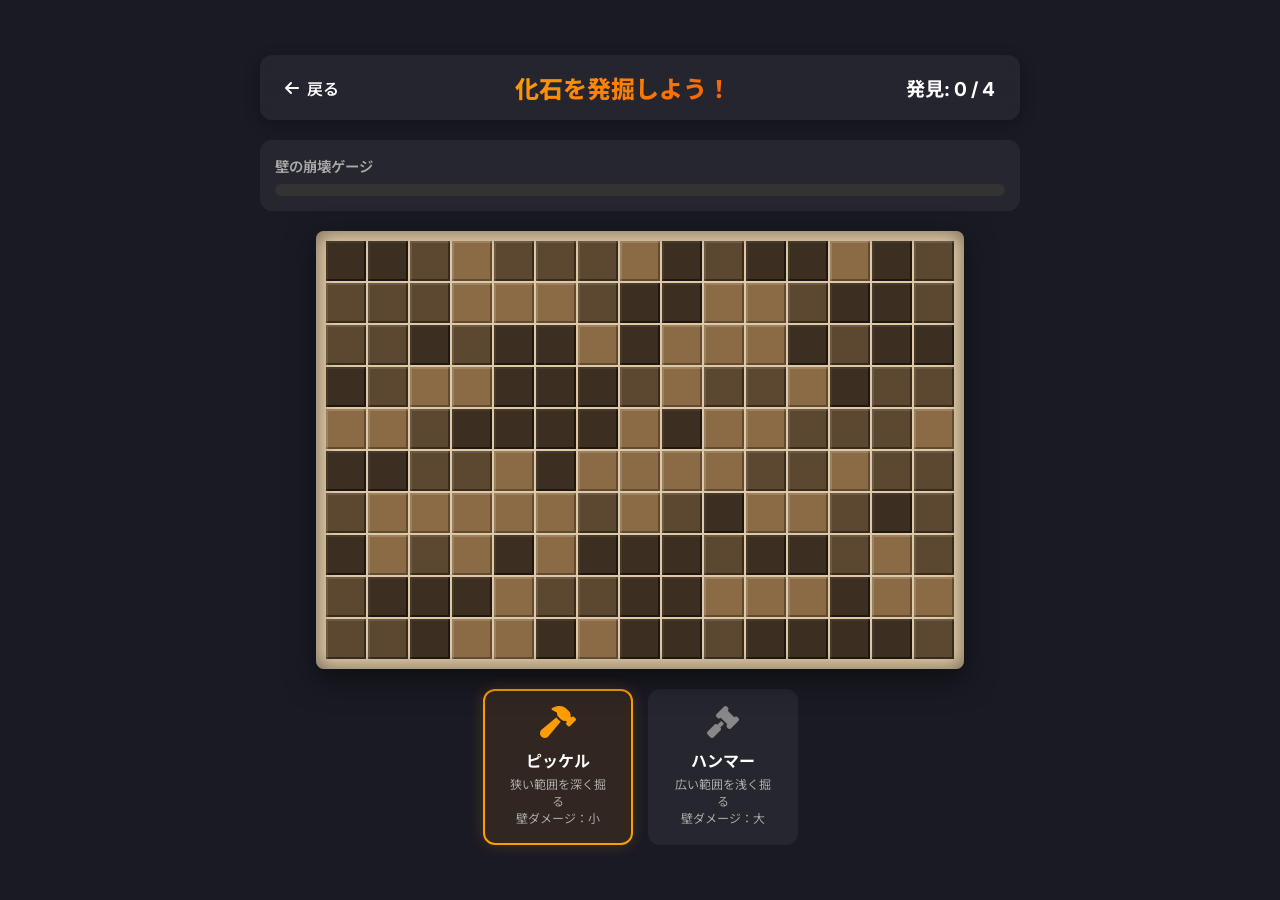
==== fossil.html @ aa3158ad "化石発掘ゲーム（ミニゲーム）を追加" ====
<!DOCTYPE html>
<html lang="ja">
<head>
    <meta charset="UTF-8">
    <meta name="viewport" content="width=device-width, initial-scale=1.0">
    <title>化石発掘ゲーム | Portfolio</title>
    <link rel="stylesheet" href="fossil.css">
    <link href="https://fonts.googleapis.com/css2?family=Inter:wght@400;600;800&family=Noto+Sans+JP:wght@400;700&display=swap" rel="stylesheet">
    <link rel="stylesheet" href="https://cdnjs.cloudflare.com/ajax/libs/font-awesome/6.4.0/css/all.min.css">
</head>
<body>
    <div class="game-container">
        <header class="game-header">
            <a href="index.html" class="back-btn"><i class="fas fa-arrow-left"></i> 戻る</a>
            <h1>化石を発掘しよう！</h1>
            <div class="stats">
                <span class="found-items">発見: <span id="items-found">0</span> / <span id="items-total">0</span></span>
            </div>
        </header>

        <div class="collapse-meter-container">
            <div class="collapse-label">壁の崩壊ゲージ</div>
            <div class="collapse-bar-bg">
                <div id="collapse-bar" class="collapse-bar-fill"></div>
            </div>
        </div>

        <div class="main-game-area">
            <div id="game-grid" class="game-grid">
                <!-- JavaScriptでグリッドが生成されます -->
            </div>

            <div class="tool-selection">
                <div class="tool-btn active" id="tool-pickaxe" data-tool="pickaxe">
                    <i class="fas fa-hammer"></i> <!-- Pickaxe icon approximate -->
                    <span class="tool-name">ピッケル</span>
                    <span class="tool-desc">狭い範囲を深く掘る<br>壁ダメージ：小</span>
                </div>
                <div class="tool-btn" id="tool-hammer" data-tool="hammer">
                    <i class="fas fa-gavel"></i>
                    <span class="tool-name">ハンマー</span>
                    <span class="tool-desc">広い範囲を浅く掘る<br>壁ダメージ：大</span>
                </div>
            </div>
        </div>
    </div>

    <!-- Modals -->
    <div id="modal-overlay" class="modal-overlay hidden">
        <div id="modal-content" class="modal-content">
            <h2 id="modal-title"></h2>
            <p id="modal-desc"></p>
            <button id="retry-btn" class="action-btn">もう一度挑戦する</button>
        </div>
    </div>

    <script src="fossil.js"></script>
</body>
</html>
---- fossil.css ----
:root {
    --bg-color: #1a1a24;
    --text-color: #ffffff;
    --primary-color: #ff9d00;
    --primary-hover: #ffb74d;
    --danger-color: #f44336;
    
    /* Rock layers colors */
    --layer-0: #dfc8a5; /* Dirt background */
    --layer-1: #c99b5b; /* Soft rock */
    --layer-2: #8b6b45; /* Medium rock */
    --layer-3: #5c4731; /* Hard rock */
    --layer-4: #3c2f21; /* Very hard rock */
    
    /* Grid settings */
    --cell-size: 40px;
    --grid-cols: 15;
    --grid-rows: 10;
}

* {
    margin: 0;
    padding: 0;
    box-sizing: border-box;
}

body {
    font-family: 'Inter', 'Noto Sans JP', sans-serif;
    background-color: var(--bg-color);
    color: var(--text-color);
    display: flex;
    justify-content: center;
    align-items: center;
    min-height: 100vh;
    overflow-x: hidden;
}

.game-container {
    max-width: 800px;
    width: 100%;
    padding: 20px;
    display: flex;
    flex-direction: column;
    gap: 20px;
}

/* Header */
.game-header {
    display: flex;
    justify-content: space-between;
    align-items: center;
    background: rgba(255, 255, 255, 0.05);
    padding: 15px 25px;
    border-radius: 12px;
    box-shadow: 0 4px 15px rgba(0, 0, 0, 0.3);
    backdrop-filter: blur(10px);
}

.back-btn {
    color: var(--text-color);
    text-decoration: none;
    font-weight: 600;
    display: flex;
    align-items: center;
    gap: 8px;
    transition: color 0.3s ease;
}

.back-btn:hover {
    color: var(--primary-color);
}

h1 {
    font-size: 1.5rem;
    font-weight: 800;
    background: linear-gradient(135deg, #ff9d00, #ff5e00);
    -webkit-background-clip: text;
    -webkit-text-fill-color: transparent;
}

.stats {
    font-size: 1.2rem;
    font-weight: 700;
}

/* Collapse Meter */
.collapse-meter-container {
    background: rgba(255, 255, 255, 0.05);
    padding: 15px;
    border-radius: 12px;
}

.collapse-label {
    font-size: 0.9rem;
    font-weight: 600;
    margin-bottom: 8px;
    color: #aaa;
}

.collapse-bar-bg {
    width: 100%;
    height: 12px;
    background: #333;
    border-radius: 6px;
    overflow: hidden;
    position: relative;
}

.collapse-bar-fill {
    height: 100%;
    width: 0%;
    background: linear-gradient(90deg, #4caf50, #ffeb3b, #f44336);
    background-size: 200% 100%;
    transition: width 0.3s cubic-bezier(0.4, 0, 0.2, 1);
    border-radius: 6px;
}

.collapse-bar-fill.danger {
    animation: pulse-danger 1s infinite;
}

@keyframes pulse-danger {
    0% { opacity: 1; }
    50% { opacity: 0.7; box-shadow: 0 0 10px var(--danger-color); }
    100% { opacity: 1; }
}

/* Main Game Area */
.main-game-area {
    display: flex;
    flex-direction: column;
    align-items: center;
    gap: 20px;
}

/* Grid */
.game-grid {
    display: grid;
    grid-template-columns: repeat(var(--grid-cols), var(--cell-size));
    grid-template-rows: repeat(var(--grid-rows), var(--cell-size));
    gap: 2px;
    background-color: var(--layer-0);
    padding: 10px;
    border-radius: 8px;
    box-shadow: inset 0 0 20px rgba(0, 0, 0, 0.5), 0 10px 30px rgba(0, 0, 0, 0.5);
    position: relative;
}

.cell {
    width: var(--cell-size);
    height: var(--cell-size);
    border-radius: 3px;
    cursor: crosshair;
    position: relative;
    transition: all 0.15s ease;
    user-select: none;
}

/* Cell Layers (The Rock) */
.cell[data-layer="0"] {
    background-color: transparent;
    cursor: default;
}

.cell[data-layer="1"] {
    background-color: var(--layer-1);
    box-shadow: inset 2px 2px 0 rgba(255, 255, 255, 0.2), inset -2px -2px 0 rgba(0, 0, 0, 0.2);
}

.cell[data-layer="2"] {
    background-color: var(--layer-2);
    box-shadow: inset 2px 2px 0 rgba(255, 255, 255, 0.15), inset -2px -2px 0 rgba(0, 0, 0, 0.3);
}

.cell[data-layer="3"] {
    background-color: var(--layer-3);
    box-shadow: inset 2px 2px 0 rgba(255, 255, 255, 0.1), inset -2px -2px 0 rgba(0, 0, 0, 0.4);
}

.cell[data-layer="4"] {
    background-color: var(--layer-4);
    box-shadow: inset 2px 2px 0 rgba(255, 255, 255, 0.05), inset -2px -2px 0 rgba(0, 0, 0, 0.5);
}

/* Hover effects based on selected tool */
.game-grid[data-tool="pickaxe"] .cell:not([data-layer="0"]):hover {
    filter: brightness(1.2);
    transform: scale(0.95);
}

/* Hammer hover effect is handled via JS adding a class to multiple cells */
.cell.hammer-hover {
    filter: brightness(1.2);
}
.cell.hammer-center:not([data-layer="0"]) {
    transform: scale(0.9);
}

/* Hit Animation */
@keyframes hit-shake {
    0% { transform: translate(0, 0) rotate(0deg); }
    25% { transform: translate(-2px, 1px) rotate(-1deg); }
    50% { transform: translate(1px, -2px) rotate(1deg); }
    75% { transform: translate(-1px, 2px) rotate(0deg); }
    100% { transform: translate(0, 0) rotate(0deg); }
}

.cell.hit {
    animation: hit-shake 0.2s cubic-bezier(.36,.07,.19,.97) both;
}

/* Items */
.item-part {
    position: absolute;
    top: 0;
    left: 0;
    width: 100%;
    height: 100%;
    z-index: 0; /* Behind the rock layer */
    opacity: 0;
    transition: opacity 0.3s ease;
    background-size: cover;
    background-position: center;
}

/* When a cell is completely clear, reveal the item part */
.cell[data-layer="0"] .item-part {
    opacity: 1;
}

.item-part.fossil {
    background-color: #f5f5f5;
    border: 1px solid #ddd;
    border-radius: 4px;
    box-shadow: inset 0 0 5px rgba(0,0,0,0.2);
}

.item-part.gem {
    background: radial-gradient(circle at 30% 30%, #a2f2ff, #0099ff);
    border-radius: 50%;
    box-shadow: 0 0 10px rgba(0, 153, 255, 0.5);
    transform: scale(0.8);
}

/* The rock layer acts as an overlay */
.cell::before {
    content: '';
    position: absolute;
    top: 0;
    left: 0;
    width: 100%;
    height: 100%;
    z-index: 1; /* Above the item */
    pointer-events: none;
    transition: background-color 0.15s, box-shadow 0.15s;
}

.cell[data-layer="1"]::before { background-color: var(--layer-1); box-shadow: inset 2px 2px 0 rgba(255, 255, 255, 0.2), inset -2px -2px 0 rgba(0, 0, 0, 0.2); }
.cell[data-layer="2"]::before { background-color: var(--layer-2); box-shadow: inset 2px 2px 0 rgba(255, 255, 255, 0.15), inset -2px -2px 0 rgba(0, 0, 0, 0.3); }
.cell[data-layer="3"]::before { background-color: var(--layer-3); box-shadow: inset 2px 2px 0 rgba(255, 255, 255, 0.1), inset -2px -2px 0 rgba(0, 0, 0, 0.4); }
.cell[data-layer="4"]::before { background-color: var(--layer-4); box-shadow: inset 2px 2px 0 rgba(255, 255, 255, 0.05), inset -2px -2px 0 rgba(0, 0, 0, 0.5); }
.cell[data-layer="0"]::before { display: none; }


/* Tools */
.tool-selection {
    display: flex;
    gap: 15px;
    width: 100%;
    justify-content: center;
}

.tool-btn {
    background: rgba(255, 255, 255, 0.05);
    border: 2px solid transparent;
    border-radius: 12px;
    padding: 15px 20px;
    display: flex;
    flex-direction: column;
    align-items: center;
    cursor: pointer;
    transition: all 0.3s ease;
    width: 150px;
    text-align: center;
}

.tool-btn i {
    font-size: 2rem;
    margin-bottom: 10px;
    color: #888;
    transition: color 0.3s ease;
}

.tool-name {
    font-weight: 700;
    margin-bottom: 5px;
}

.tool-desc {
    font-size: 0.75rem;
    color: #aaa;
    line-height: 1.4;
}

.tool-btn:hover {
    background: rgba(255, 255, 255, 0.1);
}

.tool-btn.active {
    background: rgba(255, 157, 0, 0.1);
    border-color: var(--primary-color);
    box-shadow: 0 0 15px rgba(255, 157, 0, 0.2);
}

.tool-btn.active i {
    color: var(--primary-color);
}

/* Modal */
.modal-overlay {
    position: fixed;
    top: 0;
    left: 0;
    width: 100%;
    height: 100%;
    background: rgba(0, 0, 0, 0.8);
    backdrop-filter: blur(5px);
    display: flex;
    justify-content: center;
    align-items: center;
    z-index: 100;
    opacity: 1;
    transition: opacity 0.3s ease;
}

.modal-overlay.hidden {
    opacity: 0;
    pointer-events: none;
}

.modal-content {
    background: #232332;
    padding: 40px;
    border-radius: 16px;
    text-align: center;
    max-width: 400px;
    width: 90%;
    box-shadow: 0 20px 50px rgba(0, 0, 0, 0.5);
    transform: translateY(0);
    transition: transform 0.3s cubic-bezier(0.175, 0.885, 0.32, 1.275);
}

.modal-overlay.hidden .modal-content {
    transform: translateY(30px);
}

.modal-content h2 {
    font-size: 2rem;
    margin-bottom: 15px;
    color: var(--primary-color);
}

.modal-content p {
    margin-bottom: 30px;
    color: #ccc;
    line-height: 1.6;
}

.action-btn {
    background: linear-gradient(135deg, var(--primary-color), #ff5e00);
    color: white;
    border: none;
    padding: 12px 25px;
    font-size: 1.1rem;
    font-weight: 700;
    border-radius: 8px;
    cursor: pointer;
    transition: transform 0.2s, box-shadow 0.2s;
    font-family: inherit;
}

.action-btn:hover {
    transform: translateY(-2px);
    box-shadow: 0 5px 15px rgba(255, 157, 0, 0.4);
}

.action-btn:active {
    transform: translateY(0);
}

/* Item Discovery Animation */
@keyframes item-discover {
    0% { transform: scale(1); filter: brightness(1); }
    50% { transform: scale(1.1); filter: brightness(1.5) drop-shadow(0 0 10px gold); z-index: 10; }
    100% { transform: scale(1); filter: brightness(1); }
}

.item-discovered {
    animation: item-discover 0.8s ease-in-out;
}
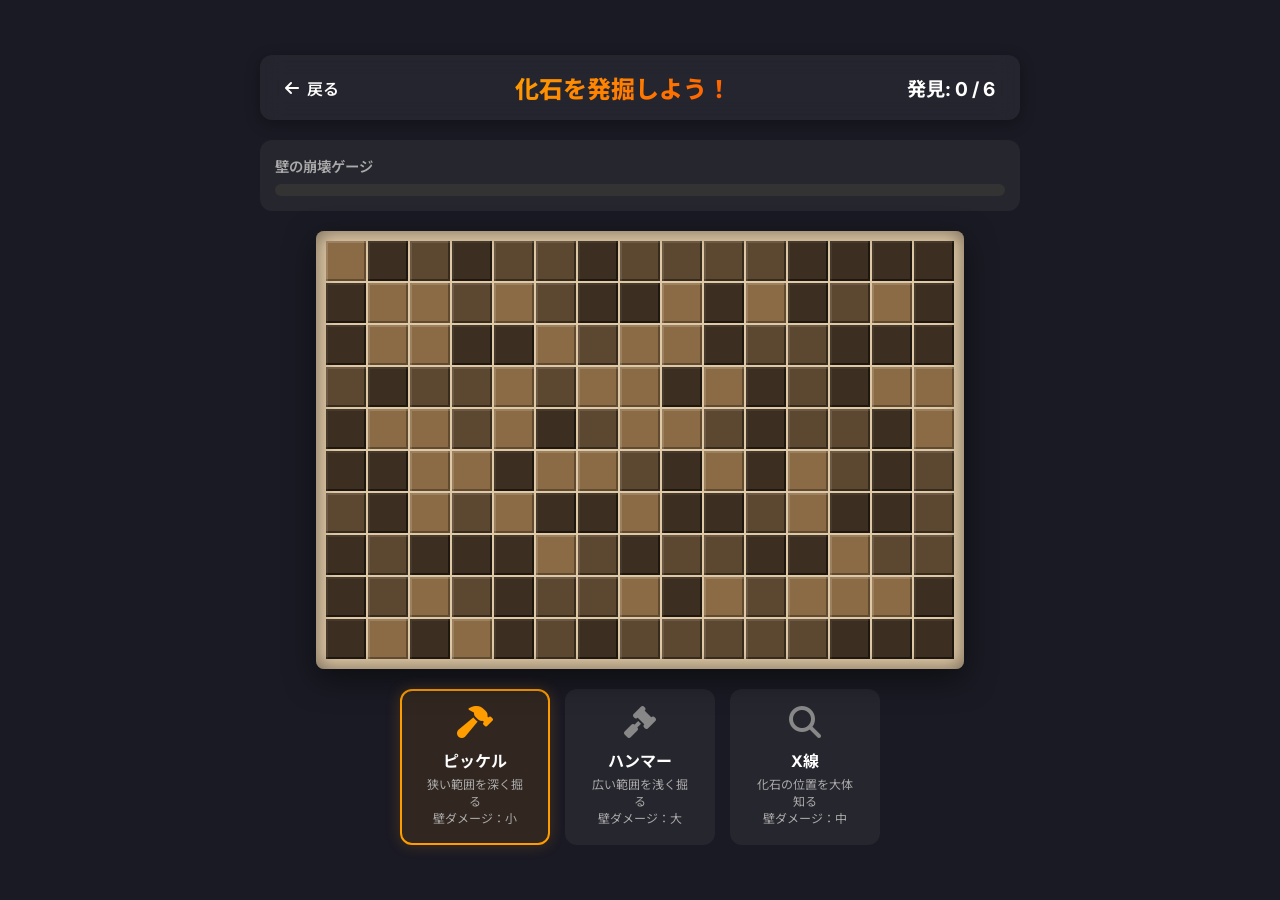
==== commit 448854e8: "X線（レーダー）ツールを追加" ====
--- a/fossil.html
+++ b/fossil.html
@@ -41,6 +41,11 @@
                     <span class="tool-name">ハンマー</span>
                     <span class="tool-desc">広い範囲を浅く掘る<br>壁ダメージ：大</span>
                 </div>
+                <div class="tool-btn" id="tool-xray" data-tool="xray">
+                    <i class="fas fa-search"></i>
+                    <span class="tool-name">X線</span>
+                    <span class="tool-desc">化石の位置を大体知る<br>壁ダメージ：中</span>
+                </div>
             </div>
         </div>
     </div>
--- a/fossil.css
+++ b/fossil.css
@@ -188,12 +188,31 @@
     transform: scale(0.95);
 }
 
-/* Hammer hover effect is handled via JS adding a class to multiple cells */
-.cell.hammer-hover {
+/* Hover effects handled via JS adding a class to multiple cells */
+.cell.hammer-hover, .cell.xray-hover {
     filter: brightness(1.2);
 }
-.cell.hammer-center:not([data-layer="0"]) {
+.cell.hammer-center:not([data-layer="0"]), .cell.xray-center:not([data-layer="0"]) {
     transform: scale(0.9);
+}
+
+/* X-ray flash animation */
+@keyframes xray-glow {
+    0% { background-color: rgba(0, 255, 255, 0); box-shadow: none; }
+    30% { background-color: rgba(0, 255, 255, 0.4); box-shadow: inset 0 0 10px rgba(0, 255, 255, 0.8); }
+    100% { background-color: rgba(0, 255, 255, 0); box-shadow: none; }
+}
+
+.cell.xray-flash::after {
+    content: '';
+    position: absolute;
+    top: 0;
+    left: 0;
+    width: 100%;
+    height: 100%;
+    pointer-events: none;
+    z-index: 5;
+    animation: xray-glow 1.5s ease-out;
 }
 
 /* Hit Animation */
@@ -219,8 +238,6 @@
     z-index: 0; /* Behind the rock layer */
     opacity: 0;
     transition: opacity 0.3s ease;
-    background-size: cover;
-    background-position: center;
 }
 
 /* When a cell is completely clear, reveal the item part */
@@ -228,14 +245,26 @@
     opacity: 1;
 }
 
-.item-part.fossil {
-    background-color: #f5f5f5;
-    border: 1px solid #ddd;
-    border-radius: 4px;
-    box-shadow: inset 0 0 5px rgba(0,0,0,0.2);
-}
-
-.item-part.gem {
+/* Fossils with generated images */
+.item-skull {
+    background-image: url('fossil_skull.png');
+    background-size: 120px 120px;
+    background-repeat: no-repeat;
+}
+
+.item-bone {
+    background-image: url('fossil_bone.png');
+    background-size: 160px 40px;
+    background-repeat: no-repeat;
+}
+
+.item-claw {
+    background-image: url('fossil_claw.png');
+    background-size: 80px 120px;
+    background-repeat: no-repeat;
+}
+
+.item-gem1, .item-gem2 {
     background: radial-gradient(circle at 30% 30%, #a2f2ff, #0099ff);
     border-radius: 50%;
     box-shadow: 0 0 10px rgba(0, 153, 255, 0.5);
